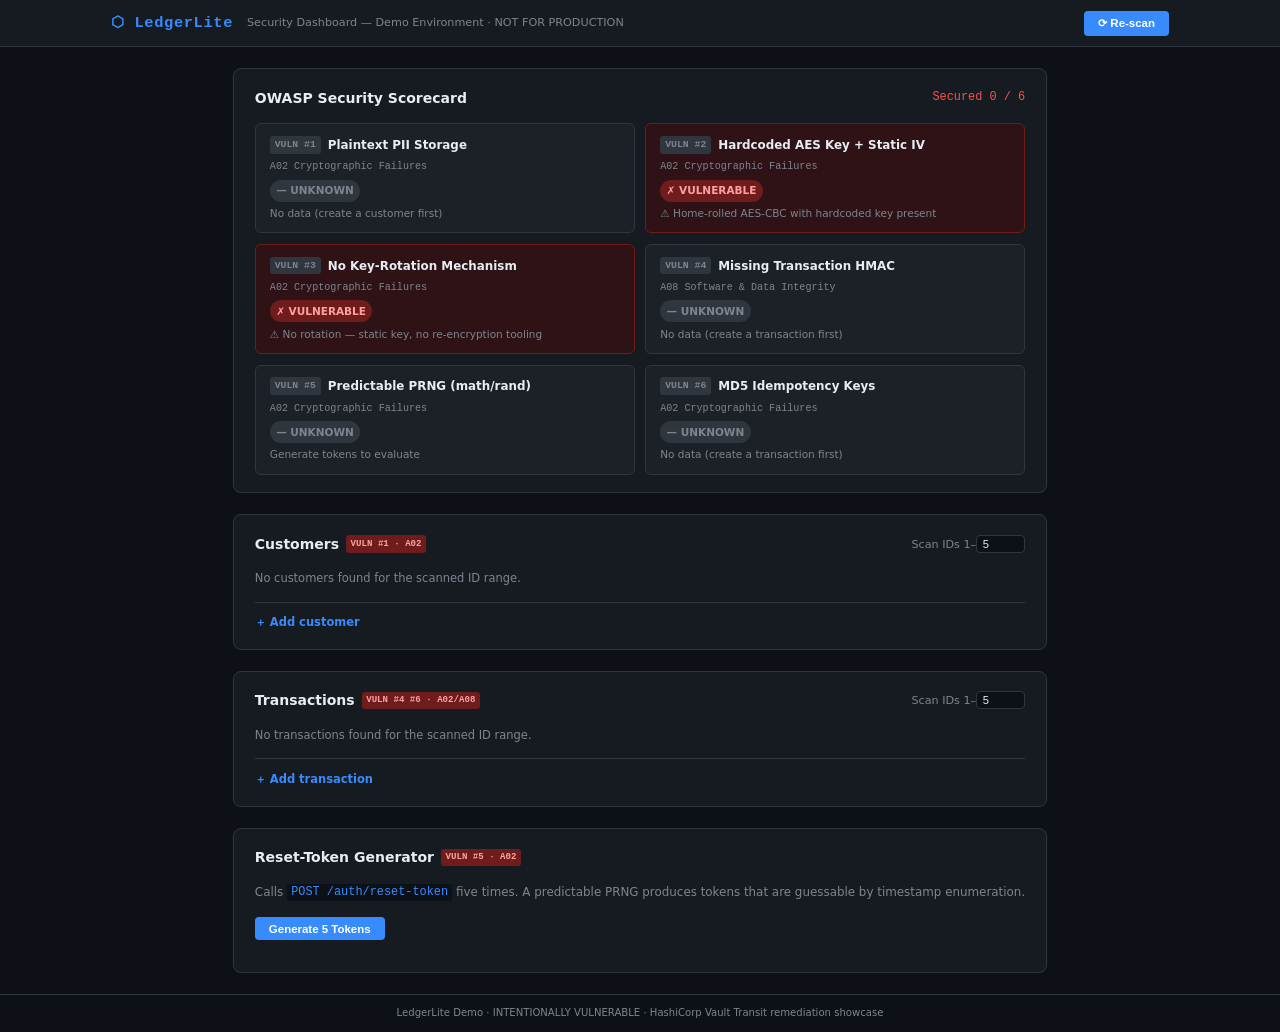
==== internal/ui/static/index.html @ c51572f5 "feat(ui): add security dashboard with customer and transaction management - Implemented a new securi" ====
<!DOCTYPE html>
<html lang="en">
<head>
  <meta charset="UTF-8" />
  <meta name="viewport" content="width=device-width, initial-scale=1.0" />
  <title>LedgerLite — Security Dashboard</title>
  <link rel="stylesheet" href="styles.css" />
</head>
<body>
  <header>
    <div class="header-inner">
      <span class="logo">⬡ LedgerLite</span>
      <span class="subtitle">Security Dashboard — Demo Environment · NOT FOR PRODUCTION</span>
      <button id="btn-refresh" class="btn-primary">⟳ Re-scan</button>
    </div>
  </header>

  <main>
    <!-- OWASP Scorecard -->
    <section class="panel" id="scorecard-panel">
      <div class="panel-header">
        <h2>OWASP Security Scorecard</h2>
        <span id="score-summary" class="score-summary">Scanning…</span>
      </div>
      <div id="scorecard-grid" class="scorecard-grid">
        <!-- cards injected by JS -->
      </div>
    </section>

    <!-- Customers -->
    <section class="panel" id="customers-panel">
      <div class="panel-header">
        <h2>Customers <span class="tag tag-vuln">VULN #1 · A02</span></h2>
        <div class="panel-controls">
          <label>Scan IDs 1–<input id="customer-max" type="number" value="5" min="1" max="20" /></label>
        </div>
      </div>
      <div id="customer-list" class="record-list">Scanning…</div>
      <details class="add-form">
        <summary>＋ Add customer</summary>
        <form id="form-create-customer">
          <div class="form-row">
            <input name="name"        placeholder="Full Name"   required />
            <input name="email"       placeholder="Email"       required type="email" />
            <input name="ssn"         placeholder="SSN (9 digits)" required />
            <input name="card_number" placeholder="Card Number" required />
          </div>
          <button type="submit" class="btn-primary">POST /customers</button>
          <span id="customer-form-status" class="form-status"></span>
        </form>
      </details>
    </section>

    <!-- Transactions -->
    <section class="panel" id="transactions-panel">
      <div class="panel-header">
        <h2>Transactions <span class="tag tag-vuln">VULN #4 #6 · A02/A08</span></h2>
        <div class="panel-controls">
          <label>Scan IDs 1–<input id="tx-max" type="number" value="5" min="1" max="20" /></label>
        </div>
      </div>
      <div id="tx-list" class="record-list">Scanning…</div>
      <details class="add-form">
        <summary>＋ Add transaction</summary>
        <form id="form-create-tx">
          <div class="form-row">
            <input name="customer_id"  placeholder="Customer ID"    required type="number" />
            <input name="amount_cents" placeholder="Amount (cents)" required type="number" />
            <input name="currency"     placeholder="Currency (USD)" value="USD" />
          </div>
          <button type="submit" class="btn-primary">POST /transactions</button>
          <span id="tx-form-status" class="form-status"></span>
        </form>
      </details>
    </section>

    <!-- Token generator -->
    <section class="panel" id="tokens-panel">
      <div class="panel-header">
        <h2>Reset-Token Generator <span class="tag tag-vuln">VULN #5 · A02</span></h2>
      </div>
      <p class="panel-desc">Calls <code>POST /auth/reset-token</code> five times. A predictable PRNG produces tokens that are guessable by timestamp enumeration.</p>
      <button id="btn-gen-tokens" class="btn-primary">Generate 5 Tokens</button>
      <div id="token-list" class="token-list"></div>
    </section>
  </main>

  <footer><span>LedgerLite Demo · INTENTIONALLY VULNERABLE · HashiCorp Vault Transit remediation showcase</span></footer>

  <script src="dashboard.js"></script>
</body>
</html>
---- internal/ui/static/styles.css ----
/* ── Reset & base ─────────────────────────────────────────────────────────── */
*, *::before, *::after { box-sizing: border-box; margin: 0; padding: 0; }

:root {
  --bg:          #0d1117;
  --surface:     #161b22;
  --surface2:    #1c2128;
  --border:      #30363d;
  --border-hi:   #484f58;
  --text:        #e6edf3;
  --muted:       #7d8590;
  --accent:      #388bfd;
  --green:       #3fb950;
  --green-bg:    #0d2e1a;
  --green-border:#196c2e;
  --red:         #f85149;
  --red-bg:      #2e1215;
  --red-border:  #6e1c1c;
  --amber:       #d29922;
  --amber-bg:    #2d2000;
  --amber-border:#6d4800;
  --mono:        "SFMono-Regular", Consolas, "Liberation Mono", Menlo, monospace;
}

html { font-size: 14px; }

body {
  background: var(--bg);
  color: var(--text);
  font-family: -apple-system, "Segoe UI", system-ui, sans-serif;
  line-height: 1.6;
  min-height: 100vh;
  display: flex;
  flex-direction: column;
}

/* ── Header ───────────────────────────────────────────────────────────────── */
header {
  background: var(--surface);
  border-bottom: 1px solid var(--border);
  position: sticky;
  top: 0;
  z-index: 100;
}

.header-inner {
  max-width: 1100px;
  margin: 0 auto;
  padding: 0.75rem 1.5rem;
  display: flex;
  align-items: center;
  gap: 1rem;
}

.logo {
  font-family: var(--mono);
  font-weight: 700;
  font-size: 1.1rem;
  color: var(--accent);
  letter-spacing: 0.04em;
  white-space: nowrap;
}

.subtitle {
  color: var(--muted);
  font-size: 0.8rem;
  flex: 1;
}

/* ── Main layout ──────────────────────────────────────────────────────────── */
main {
  max-width: 1100px;
  margin: 0 auto;
  padding: 1.5rem;
  flex: 1;
  display: flex;
  flex-direction: column;
  gap: 1.5rem;
}

/* ── Panel ────────────────────────────────────────────────────────────────── */
.panel {
  background: var(--surface);
  border: 1px solid var(--border);
  border-radius: 8px;
  padding: 1.25rem 1.5rem;
}

.panel-header {
  display: flex;
  align-items: center;
  gap: 0.75rem;
  margin-bottom: 1rem;
  flex-wrap: wrap;
}

.panel-header h2 {
  font-size: 1rem;
  font-weight: 600;
  display: flex;
  align-items: center;
  gap: 0.5rem;
}

.panel-controls {
  margin-left: auto;
  color: var(--muted);
  font-size: 0.8rem;
  display: flex;
  align-items: center;
  gap: 0.5rem;
}

.panel-controls input[type=number] {
  width: 3.5rem;
  background: var(--bg);
  border: 1px solid var(--border);
  border-radius: 4px;
  color: var(--text);
  padding: 0.15rem 0.4rem;
  font-size: 0.8rem;
}

.panel-desc {
  color: var(--muted);
  font-size: 0.85rem;
  margin-bottom: 1rem;
}

.panel-desc code {
  font-family: var(--mono);
  background: var(--bg);
  padding: 0.1em 0.35em;
  border-radius: 3px;
  color: var(--accent);
}

/* ── Scorecard grid ───────────────────────────────────────────────────────── */
.scorecard-grid {
  display: grid;
  grid-template-columns: repeat(auto-fill, minmax(300px, 1fr));
  gap: 0.75rem;
}

.score-summary {
  margin-left: auto;
  font-family: var(--mono);
  font-size: 0.85rem;
  color: var(--muted);
}

.sc-card {
  background: var(--surface2);
  border: 1px solid var(--border);
  border-radius: 6px;
  padding: 0.85rem 1rem;
  display: flex;
  flex-direction: column;
  gap: 0.3rem;
  transition: border-color 0.2s;
}

.sc-card.status-red    { border-color: var(--red-border);   background: var(--red-bg); }
.sc-card.status-amber  { border-color: var(--amber-border); background: var(--amber-bg); }
.sc-card.status-green  { border-color: var(--green-border); background: var(--green-bg); }

.sc-card-top {
  display: flex;
  align-items: flex-start;
  gap: 0.5rem;
}

.sc-vuln-id {
  font-family: var(--mono);
  font-size: 0.7rem;
  font-weight: 700;
  background: var(--border);
  padding: 0.1em 0.5em;
  border-radius: 3px;
  white-space: nowrap;
  color: var(--muted);
}

.sc-title {
  font-weight: 600;
  font-size: 0.85rem;
  flex: 1;
}

.sc-owasp {
  font-size: 0.72rem;
  color: var(--muted);
  font-family: var(--mono);
}

.sc-status-pill {
  display: inline-flex;
  align-items: center;
  gap: 0.35rem;
  font-size: 0.75rem;
  font-weight: 600;
  padding: 0.25em 0.6em;
  border-radius: 20px;
  width: fit-content;
}

.pill-red   { background: var(--red-border);   color: #ffa1a1; }
.pill-amber { background: var(--amber-border); color: #ffd279; }
.pill-green { background: var(--green-border); color: #7ee787; }
.pill-grey  { background: var(--border);       color: var(--muted); }

.sc-detail {
  font-size: 0.75rem;
  color: var(--muted);
  line-height: 1.4;
}

/* ── Record list ──────────────────────────────────────────────────────────── */
.record-list {
  display: flex;
  flex-direction: column;
  gap: 0.6rem;
  font-size: 0.82rem;
  color: var(--muted);
}

.record-card {
  background: var(--surface2);
  border: 1px solid var(--border);
  border-radius: 6px;
  padding: 0.75rem 1rem;
  display: flex;
  flex-direction: column;
  gap: 0.4rem;
}

.record-id {
  font-family: var(--mono);
  font-size: 0.7rem;
  color: var(--muted);
  border-bottom: 1px solid var(--border);
  padding-bottom: 0.3rem;
  margin-bottom: 0.2rem;
}

.record-row {
  display: flex;
  align-items: center;
  gap: 0.5rem;
  flex-wrap: wrap;
}

.record-label {
  font-family: var(--mono);
  font-size: 0.72rem;
  color: var(--muted);
  min-width: 8rem;
}

.record-value {
  font-family: var(--mono);
  font-size: 0.78rem;
  color: var(--text);
  word-break: break-all;
}

/* ── Badges ───────────────────────────────────────────────────────────────── */
.badge {
  display: inline-flex;
  align-items: center;
  gap: 0.25rem;
  font-size: 0.68rem;
  font-weight: 700;
  padding: 0.15em 0.5em;
  border-radius: 3px;
  letter-spacing: 0.02em;
  text-transform: uppercase;
  white-space: nowrap;
}

.badge-red   { background: var(--red-border);   color: #ffa1a1; }
.badge-amber { background: var(--amber-border); color: #ffd279; }
.badge-green { background: var(--green-border); color: #7ee787; }

/* ── Tags ─────────────────────────────────────────────────────────────────── */
.tag {
  font-family: var(--mono);
  font-size: 0.65rem;
  padding: 0.15em 0.5em;
  border-radius: 3px;
  font-weight: 600;
}

.tag-vuln { background: var(--red-border); color: #ffa1a1; }

/* ── Token list ───────────────────────────────────────────────────────────── */
.token-list {
  margin-top: 1rem;
  display: flex;
  flex-direction: column;
  gap: 0.4rem;
}

.token-item {
  display: flex;
  align-items: center;
  gap: 0.75rem;
  background: var(--surface2);
  border: 1px solid var(--border);
  border-radius: 4px;
  padding: 0.5rem 0.75rem;
  font-family: var(--mono);
  font-size: 0.8rem;
}

.token-index {
  color: var(--muted);
  min-width: 1.5rem;
}

.token-value { color: var(--text); }

.token-note {
  margin-left: auto;
  font-size: 0.7rem;
}

/* ── Forms ────────────────────────────────────────────────────────────────── */
.add-form {
  margin-top: 1rem;
  border-top: 1px solid var(--border);
  padding-top: 0.75rem;
}

.add-form summary {
  cursor: pointer;
  color: var(--accent);
  font-size: 0.82rem;
  font-weight: 600;
  user-select: none;
  list-style: none;
}

.add-form summary::-webkit-details-marker { display: none; }

.add-form form {
  margin-top: 0.75rem;
  display: flex;
  flex-direction: column;
  gap: 0.5rem;
}

.form-row {
  display: flex;
  flex-wrap: wrap;
  gap: 0.5rem;
}

.form-row input {
  flex: 1;
  min-width: 140px;
  background: var(--bg);
  border: 1px solid var(--border);
  border-radius: 4px;
  color: var(--text);
  padding: 0.35rem 0.6rem;
  font-size: 0.82rem;
  font-family: inherit;
}

.form-row input::placeholder { color: var(--muted); }
.form-row input:focus { outline: none; border-color: var(--accent); }

.form-status {
  font-size: 0.78rem;
  color: var(--green);
  margin-left: 0.5rem;
}

.form-status.err { color: var(--red); }

/* ── Buttons ──────────────────────────────────────────────────────────────── */
.btn-primary {
  background: var(--accent);
  color: #fff;
  border: none;
  border-radius: 4px;
  padding: 0.4rem 1rem;
  font-size: 0.82rem;
  font-weight: 600;
  cursor: pointer;
  white-space: nowrap;
  transition: opacity 0.15s;
}

.btn-primary:hover { opacity: 0.85; }
.btn-primary:active { opacity: 0.7; }
.btn-primary:disabled { opacity: 0.4; cursor: not-allowed; }

/* ── Footer ───────────────────────────────────────────────────────────────── */
footer {
  border-top: 1px solid var(--border);
  padding: 0.75rem 1.5rem;
  text-align: center;
  font-size: 0.72rem;
  color: var(--muted);
}
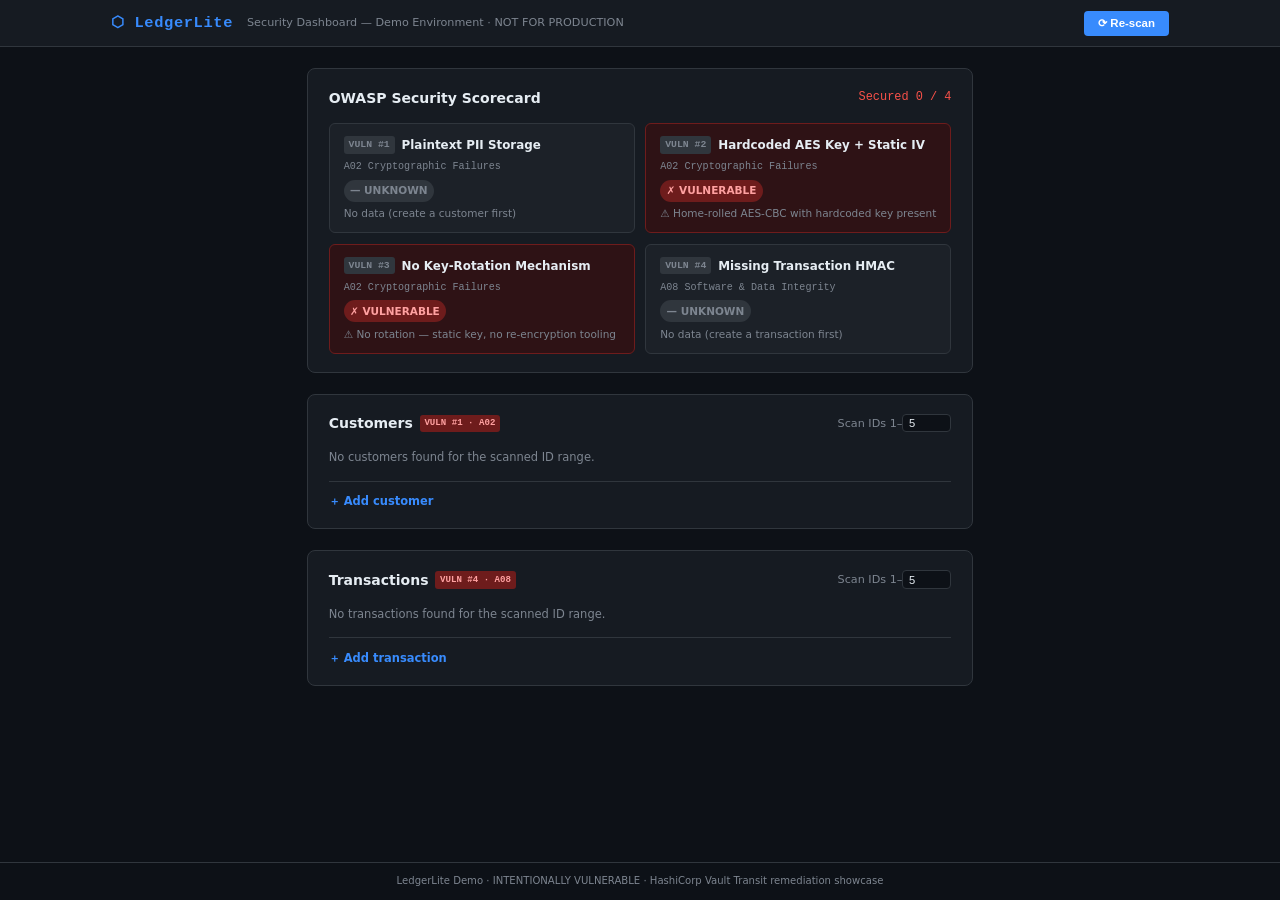
==== commit ca8fdfed: "refactor: remove vulnerabilities related to predictable PRNG and MD5 usage" ====
--- a/internal/ui/static/index.html
+++ b/internal/ui/static/index.html
@@ -35,7 +35,7 @@
           <label>Scan IDs 1–<input id="customer-max" type="number" value="5" min="1" max="20" /></label>
         </div>
       </div>
-      <div id="customer-list" class="record-list">Scanning…</div>
+      <div id="customer-list" class="record-list record-grid">Scanning…</div>
       <details class="add-form">
         <summary>＋ Add customer</summary>
         <form id="form-create-customer">
@@ -54,12 +54,12 @@
     <!-- Transactions -->
     <section class="panel" id="transactions-panel">
       <div class="panel-header">
-        <h2>Transactions <span class="tag tag-vuln">VULN #4 #6 · A02/A08</span></h2>
+        <h2>Transactions <span class="tag tag-vuln">VULN #4 · A08</span></h2>
         <div class="panel-controls">
           <label>Scan IDs 1–<input id="tx-max" type="number" value="5" min="1" max="20" /></label>
         </div>
       </div>
-      <div id="tx-list" class="record-list">Scanning…</div>
+      <div id="tx-list" class="record-list record-grid">Scanning…</div>
       <details class="add-form">
         <summary>＋ Add transaction</summary>
         <form id="form-create-tx">
@@ -74,15 +74,6 @@
       </details>
     </section>
 
-    <!-- Token generator -->
-    <section class="panel" id="tokens-panel">
-      <div class="panel-header">
-        <h2>Reset-Token Generator <span class="tag tag-vuln">VULN #5 · A02</span></h2>
-      </div>
-      <p class="panel-desc">Calls <code>POST /auth/reset-token</code> five times. A predictable PRNG produces tokens that are guessable by timestamp enumeration.</p>
-      <button id="btn-gen-tokens" class="btn-primary">Generate 5 Tokens</button>
-      <div id="token-list" class="token-list"></div>
-    </section>
   </main>
 
   <footer><span>LedgerLite Demo · INTENTIONALLY VULNERABLE · HashiCorp Vault Transit remediation showcase</span></footer>
--- a/internal/ui/static/styles.css
+++ b/internal/ui/static/styles.css
@@ -138,8 +138,12 @@
 /* ── Scorecard grid ───────────────────────────────────────────────────────── */
 .scorecard-grid {
   display: grid;
-  grid-template-columns: repeat(auto-fill, minmax(300px, 1fr));
+  grid-template-columns: repeat(2, 1fr);
   gap: 0.75rem;
+}
+
+@media (max-width: 600px) {
+  .scorecard-grid { grid-template-columns: 1fr; }
 }
 
 .score-summary {
@@ -222,6 +226,15 @@
   gap: 0.6rem;
   font-size: 0.82rem;
   color: var(--muted);
+}
+
+.record-list.record-grid {
+  display: grid;
+  grid-template-columns: repeat(2, 1fr);
+}
+
+@media (max-width: 600px) {
+  .record-list.record-grid { grid-template-columns: 1fr; }
 }
 
 .record-card {
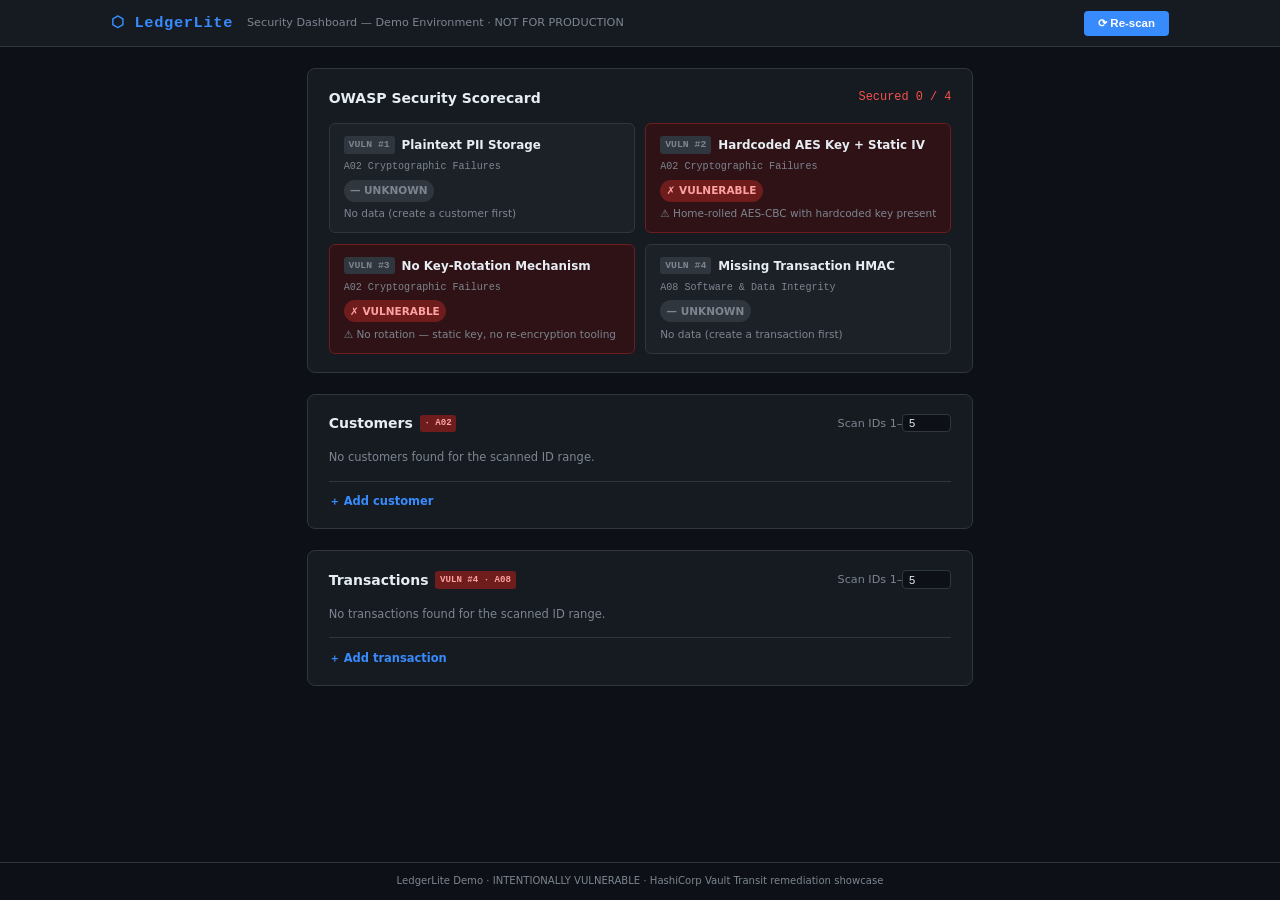
==== commit c724a4bc: "removed vuln comments" ====
--- a/internal/ui/static/index.html
+++ b/internal/ui/static/index.html
@@ -30,7 +30,7 @@
     <!-- Customers -->
     <section class="panel" id="customers-panel">
       <div class="panel-header">
-        <h2>Customers <span class="tag tag-vuln">VULN #1 · A02</span></h2>
+        <h2>Customers <span class="tag tag-vuln"> · A02</span></h2>
         <div class="panel-controls">
           <label>Scan IDs 1–<input id="customer-max" type="number" value="5" min="1" max="20" /></label>
         </div>
